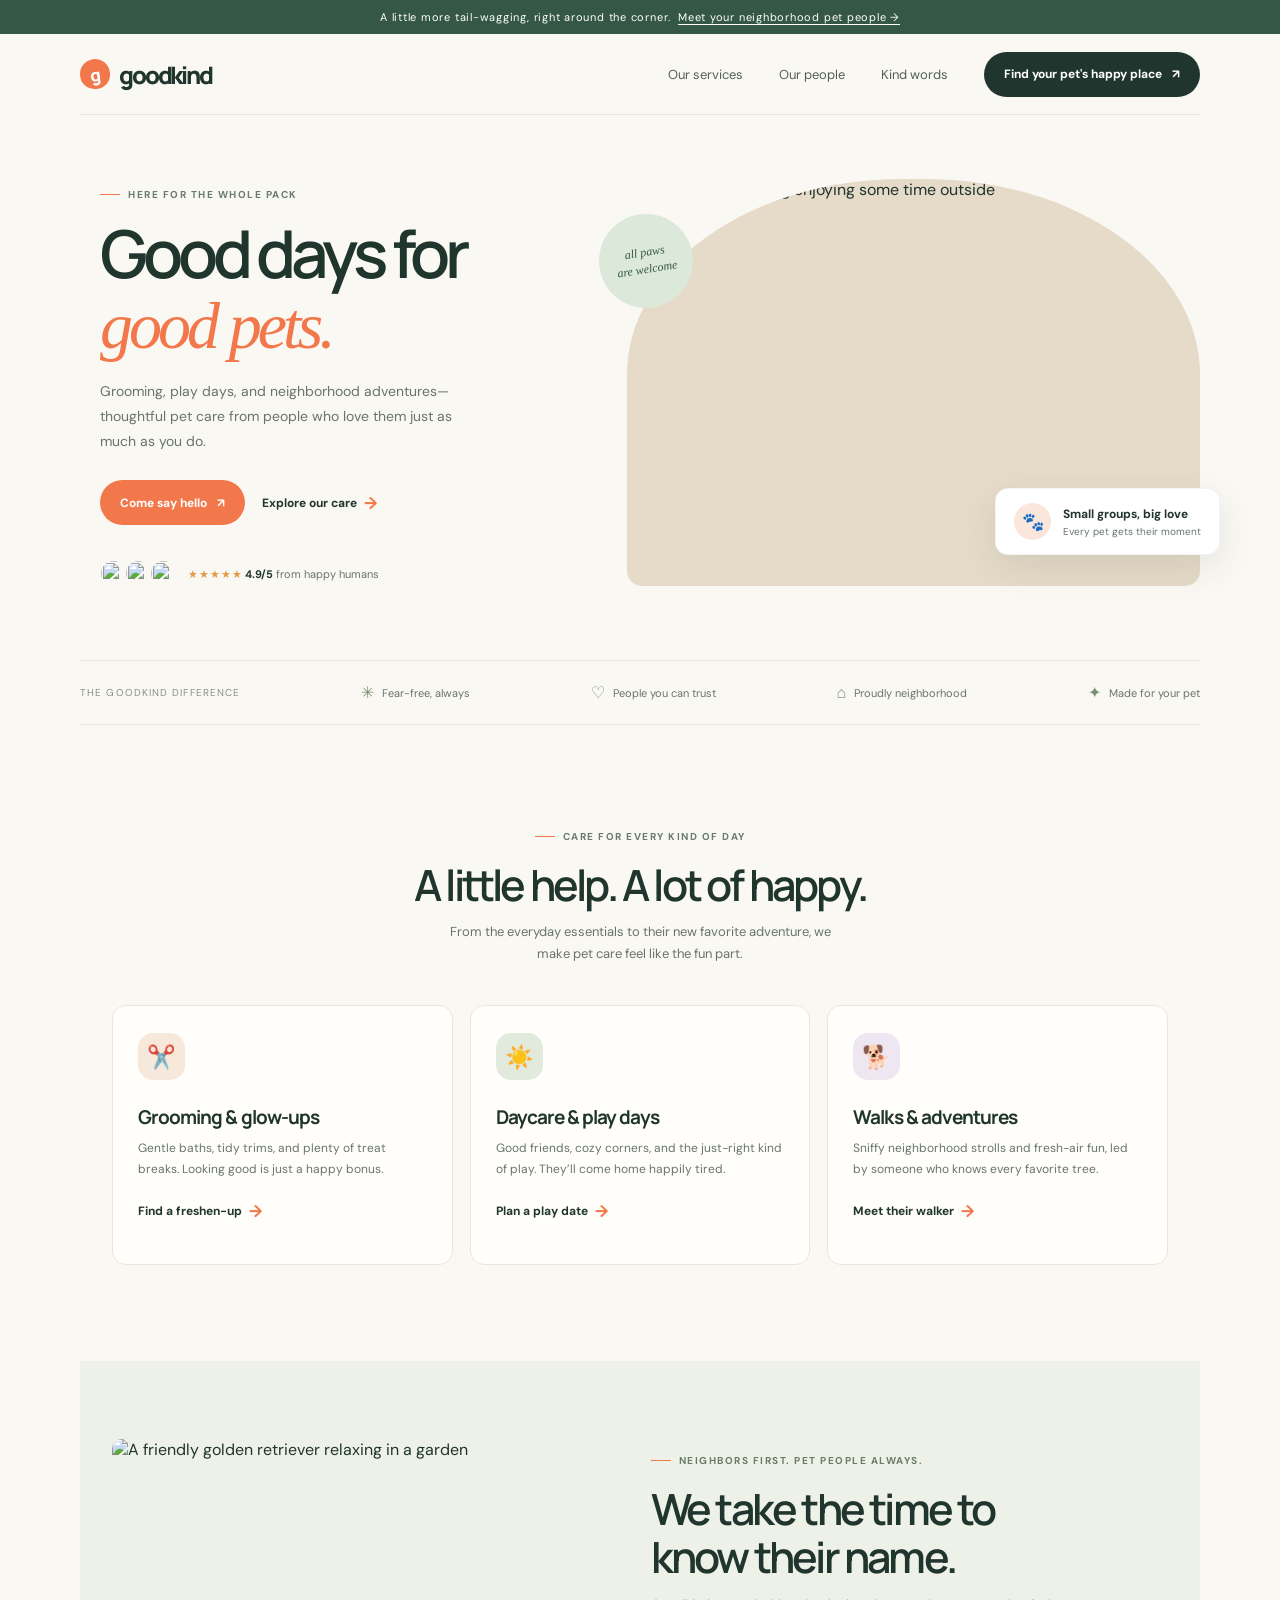
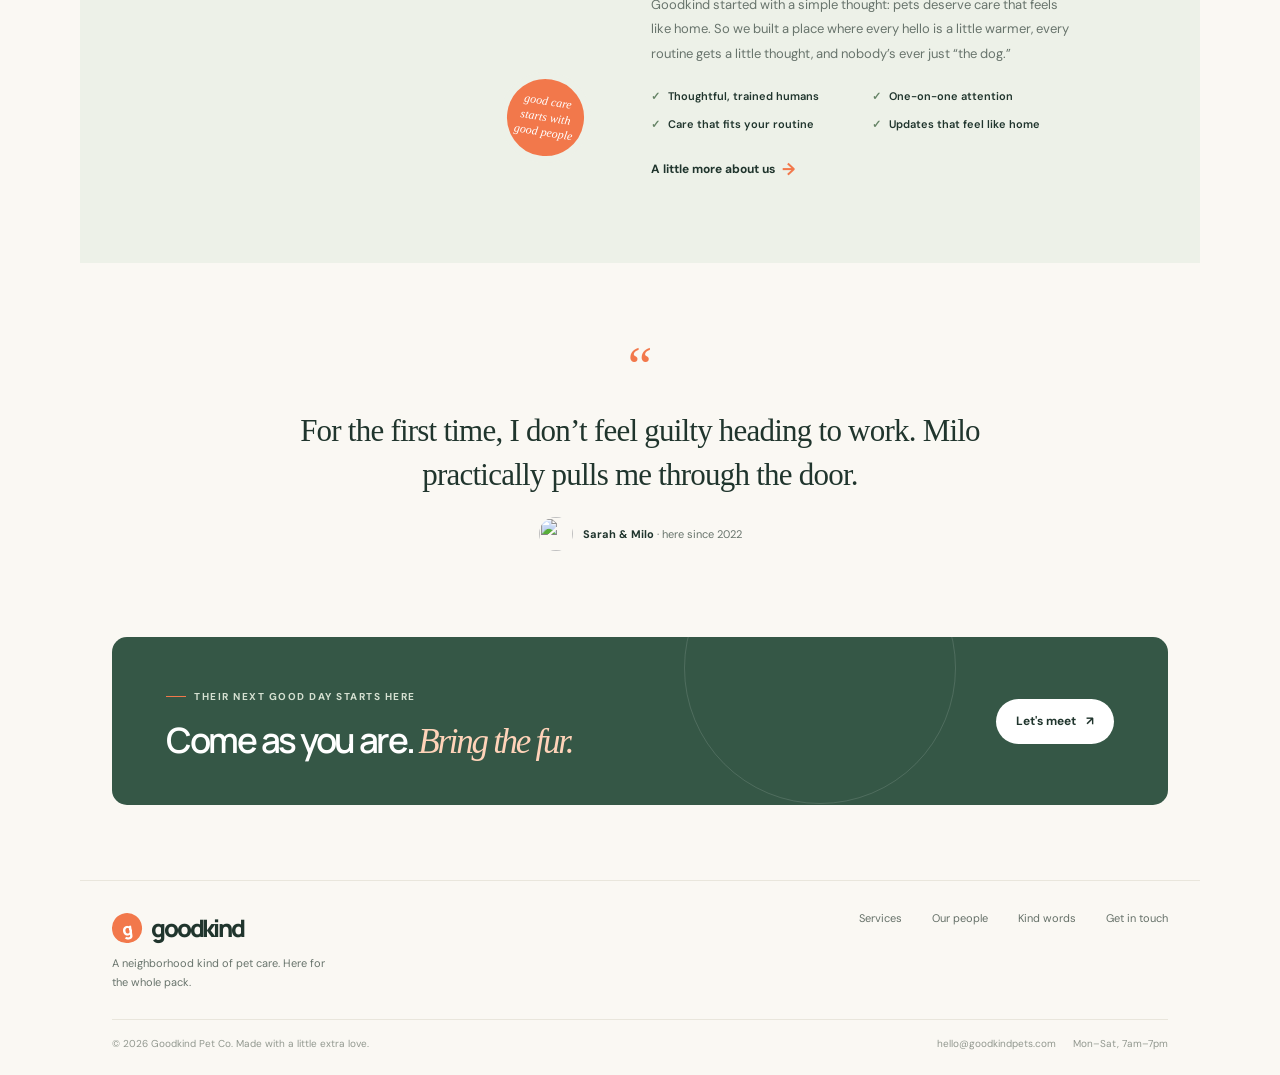
==== index.html @ 5836f822 "Add files via upload Version 1 of my local vslearn website." ====
<!doctype html>
<html lang="en">
  <head>
    <meta charset="utf-8">
    <meta name="viewport" content="width=device-width, initial-scale=1">
    <meta name="theme-color" content="#faf8f3">
    <meta name="description" content="Thoughtful grooming, daycare, and walks for the pets who make your life better. Meet your neighborhood pet people at Goodkind.">
    <title>Goodkind — Good days for good pets</title>
    <link rel="preconnect" href="https://fonts.googleapis.com">
    <link rel="preconnect" href="https://fonts.gstatic.com" crossorigin>
    <link href="https://fonts.googleapis.com/css2?family=DM+Sans:wght@400;500;600;700&family=Manrope:wght@400;500;600;700;800&display=swap" rel="stylesheet">
    <style>
      :root {
        color-scheme: light;
        --ink: #20352d;
        --muted: #68746c;
        --cream: #faf8f3;
        --green: #dce8d9;
        --green-dark: #355746;
        --orange: #f2784b;
        --line: #e9e6dc;
        --serif: Georgia, "Times New Roman", serif;
        --sans: "DM Sans", sans-serif;
        --display: "Manrope", sans-serif;
      }

      * { box-sizing: border-box; }
      html { scroll-behavior: smooth; }
      body {
        margin: 0;
        background: var(--cream);
        color: var(--ink);
        font-family: var(--sans);
        -webkit-font-smoothing: antialiased;
      }
      button, input, select, textarea { font: inherit; }
      button, a { -webkit-tap-highlight-color: transparent; }
      a { color: inherit; text-decoration: none; }
      button { color: inherit; }
      img { display: block; max-width: 100%; }

      .announcement {
        min-height: 34px;
        display: flex;
        align-items: center;
        justify-content: center;
        padding: 7px 16px;
        background: var(--green-dark);
        color: #fff;
        font-size: 11px;
        letter-spacing: .07em;
        text-align: center;
      }
      .announcement a { margin-left: 7px; text-decoration: underline; text-underline-offset: 3px; }
      .shell { width: min(1120px, calc(100% - 64px)); margin: 0 auto; }

      header {
        height: 81px;
        display: flex;
        align-items: center;
        justify-content: space-between;
        border-bottom: 1px solid rgba(32, 53, 45, .09);
      }
      .brand {
        display: inline-flex;
        align-items: center;
        gap: 9px;
        font: 800 24px var(--display);
        letter-spacing: -.09em;
      }
      .brand-mark {
        width: 30px;
        height: 30px;
        display: grid;
        place-items: center;
        border-radius: 50% 50% 48% 48%;
        background: var(--orange);
        color: white;
        font-size: 17px;
        letter-spacing: 0;
        transform: rotate(-8deg);
      }
      .nav-links { display: flex; align-items: center; gap: 36px; color: #536057; font-size: 13px; }
      .nav-links a:not(.button):hover, .footer-links a:hover { color: var(--orange); }
      .button {
        min-height: 45px;
        display: inline-flex;
        align-items: center;
        justify-content: center;
        gap: 10px;
        padding: 0 20px;
        border: 0;
        border-radius: 999px;
        background: var(--ink);
        color: white;
        cursor: pointer;
        font-size: 12px;
        font-weight: 700;
        transition: transform .2s, background .2s;
      }
      .button:hover { background: #355746; transform: translateY(-2px); }
      .button.light { background: white; color: var(--ink); }
      .button.light:hover { background: #f1eee6; }
      .button.orange { background: var(--orange); color: #fff; }
      .button.orange:hover { background: #de6338; }
      .button svg { width: 15px; height: 15px; }
      .menu-toggle { display: none; border: 0; background: transparent; padding: 8px; cursor: pointer; }

      .hero { min-height: 545px; display: grid; grid-template-columns: .94fr 1.06fr; align-items: center; gap: 38px; padding: 50px 0 60px; }
      .hero-copy { padding: 2px 0 0 20px; }
      .eyebrow {
        display: inline-flex;
        align-items: center;
        gap: 8px;
        margin: 0 0 18px;
        color: #697b6b;
        font-size: 10px;
        font-weight: 700;
        letter-spacing: .15em;
        text-transform: uppercase;
      }
      .eyebrow::before { width: 20px; height: 1px; background: var(--orange); content: ""; }
      h1, h2, h3, p { margin-top: 0; }
      h1, h2 { font-family: var(--display); }
      h1 { max-width: 485px; margin-bottom: 18px; font-size: clamp(43px, 5.4vw, 66px); font-weight: 600; line-height: 1.06; letter-spacing: -.075em; }
      h1 em { color: var(--orange); font-family: var(--serif); font-weight: 400; letter-spacing: -.06em; }
      .hero-copy > p:not(.eyebrow) { max-width: 390px; margin-bottom: 26px; color: var(--muted); font-size: 14px; line-height: 1.8; }
      .hero-actions { display: flex; align-items: center; gap: 17px; }
      .text-link { display: inline-flex; align-items: center; gap: 7px; font-size: 12px; font-weight: 700; }
      .text-link span { color: var(--orange); font-size: 17px; transition: transform .2s; }
      .text-link:hover span { transform: translateX(4px); }
      .rating { display: flex; align-items: center; gap: 10px; margin-top: 34px; color: var(--muted); font-size: 11px; }
      .avatars { display: flex; padding-left: 3px; }
      .avatars img { width: 29px; height: 29px; margin-left: -4px; border: 2px solid var(--cream); border-radius: 50%; object-fit: cover; }
      .stars { color: #e49a49; letter-spacing: .08em; }
      .rating b { color: var(--ink); }
      .hero-visual { position: relative; min-width: 0; }
      .hero-image-wrap { height: 407px; overflow: hidden; border-radius: 48% 48% 15px 15px; background: #e6dbc9; }
      .hero-image-wrap img { width: 100%; height: 100%; object-fit: cover; object-position: center 46%; }
      .floating-note {
        position: absolute;
        right: -20px;
        bottom: 31px;
        display: flex;
        align-items: center;
        gap: 12px;
        padding: 14px 18px;
        border: 1px solid rgba(32, 53, 45, .06);
        border-radius: 13px;
        background: white;
        box-shadow: 0 12px 36px rgba(37, 48, 38, .1);
      }
      .note-icon { width: 37px; height: 37px; display: grid; place-items: center; border-radius: 50%; background: #fae6da; font-size: 18px; }
      .floating-note strong, .floating-note small { display: block; }
      .floating-note strong { margin-bottom: 3px; font-size: 12px; }
      .floating-note small { color: var(--muted); font-size: 10px; }
      .image-caption { position: absolute; top: 35px; left: -28px; width: 94px; height: 94px; display: grid; place-items: center; border-radius: 50%; background: var(--green); color: var(--green-dark); font: italic 12px/1.4 var(--serif); text-align: center; transform: rotate(-9deg); }

      .trust-strip { padding: 21px 0; border-top: 1px solid var(--line); border-bottom: 1px solid var(--line); }
      .trust-inner { display: flex; align-items: center; justify-content: space-between; gap: 20px; }
      .trust-intro { color: #879087; font-size: 10px; letter-spacing: .11em; text-transform: uppercase; }
      .trust-item { display: flex; align-items: center; gap: 8px; color: #68746c; font-size: 11px; }
      .trust-item span { color: #799074; font-size: 16px; }

      section.content-section { padding: 96px 0; }
      .section-heading { max-width: 550px; margin: 0 auto 40px; text-align: center; }
      .section-heading .eyebrow { justify-content: center; }
      h2 { margin-bottom: 12px; font-size: clamp(32px, 4vw, 43px); font-weight: 600; line-height: 1.12; letter-spacing: -.065em; }
      .section-heading > p:last-child { max-width: 415px; margin: 0 auto; color: var(--muted); font-size: 13px; line-height: 1.7; }
      .service-grid { display: grid; grid-template-columns: repeat(3, 1fr); gap: 17px; }
      .service-card { min-height: 260px; padding: 27px 25px; border: 1px solid var(--line); border-radius: 14px; background: #fffefa; transition: transform .2s, box-shadow .2s; }
      .service-card:hover { transform: translateY(-4px); box-shadow: 0 14px 35px rgba(37, 48, 38, .07); }
      .service-icon { width: 47px; height: 47px; display: grid; place-items: center; margin-bottom: 24px; border-radius: 15px; background: #f6e9dc; font-size: 23px; }
      .service-card:nth-child(2) .service-icon { background: #e1eadc; }
      .service-card:nth-child(3) .service-icon { background: #eee6f0; }
      .service-card h3 { margin-bottom: 8px; font: 700 19px var(--display); letter-spacing: -.05em; }
      .service-card p { min-height: 44px; margin-bottom: 17px; color: var(--muted); font-size: 12px; line-height: 1.7; }

      .about-section { padding: 78px 0; background: #edf1e8; }
      .about-inner { display: grid; grid-template-columns: .94fr 1.06fr; align-items: center; gap: 80px; }
      .about-visual { position: relative; }
      .about-visual img { width: 100%; height: 346px; border-radius: 10px 10px 42% 10px; object-fit: cover; }
      .about-stamp { position: absolute; right: -20px; bottom: 22px; width: 91px; height: 91px; display: grid; place-items: center; border: 7px solid #edf1e8; border-radius: 50%; background: var(--orange); color: #fff; font: italic 12px/1.3 var(--serif); text-align: center; transform: rotate(9deg); }
      .about-copy { max-width: 425px; }
      .about-copy h2 { max-width: 400px; }
      .about-copy > p:not(.eyebrow) { color: var(--muted); font-size: 13px; line-height: 1.85; }
      .about-points { display: grid; grid-template-columns: 1fr 1fr; gap: 14px 18px; margin: 23px 0 26px; }
      .about-point { display: flex; align-items: center; gap: 8px; font-size: 11px; font-weight: 600; }
      .about-point span { color: #658365; }

      .quote-section { padding: 86px 0; text-align: center; }
      .quote-mark { color: var(--orange); font: 55px/.65 var(--serif); }
      blockquote { max-width: 690px; margin: 19px auto 21px; font: 400 clamp(22px, 3vw, 31px)/1.4 var(--serif); letter-spacing: -.025em; }
      .quote-author { display: flex; align-items: center; justify-content: center; gap: 10px; color: var(--muted); font-size: 11px; }
      .quote-author img { width: 34px; height: 34px; border-radius: 50%; object-fit: cover; }
      .quote-author strong { color: var(--ink); }

      .cta-panel { position: relative; display: flex; align-items: center; justify-content: space-between; gap: 28px; overflow: hidden; margin-bottom: 75px; padding: 44px 54px; border-radius: 15px; background: var(--green-dark); color: #fff; }
      .cta-panel::after { position: absolute; top: -105px; right: 212px; width: 270px; height: 270px; border: 1px solid rgba(255,255,255,.13); border-radius: 50%; content: ""; }
      .cta-copy, .cta-panel > .button { position: relative; z-index: 1; }
      .cta-copy .eyebrow { color: #d5e0d1; }
      .cta-copy h2 { max-width: 440px; margin-bottom: 0; font-size: 35px; }
      .cta-copy h2 em { color: #ffd3b9; font-family: var(--serif); font-weight: 400; }

      footer { padding: 30px 0 25px; border-top: 1px solid var(--line); }
      .footer-top { display: flex; justify-content: space-between; gap: 30px; padding-bottom: 27px; }
      .footer-brand p { max-width: 220px; margin: 10px 0 0; color: var(--muted); font-size: 11px; line-height: 1.7; }
      .footer-links { display: flex; gap: 30px; color: #657068; font-size: 11px; }
      .footer-bottom { display: flex; justify-content: space-between; padding-top: 17px; border-top: 1px solid var(--line); color: #92988f; font-size: 10px; }
      .footer-contact { display: flex; gap: 17px; }

      dialog { width: min(460px, calc(100% - 32px)); max-height: calc(100% - 32px); padding: 0; overflow: auto; border: 0; border-radius: 18px; background: var(--cream); color: var(--ink); box-shadow: 0 25px 90px rgba(18, 31, 23, .25); }
      dialog::backdrop { background: rgba(27, 42, 33, .5); backdrop-filter: blur(3px); }
      .booking-form { position: relative; padding: 34px; }
      .dialog-close { position: absolute; top: 16px; right: 16px; width: 34px; height: 34px; border: 1px solid var(--line); border-radius: 50%; background: white; cursor: pointer; font-size: 18px; }
      .booking-form h2 { margin-bottom: 8px; font-size: 31px; }
      .booking-form > p { margin-bottom: 21px; color: var(--muted); font-size: 12px; line-height: 1.6; }
      .field { margin: 13px 0; }
      .field label { display: block; margin-bottom: 6px; font-size: 11px; font-weight: 700; }
      .field input, .field select { width: 100%; height: 43px; padding: 0 12px; border: 1px solid #dfddd4; border-radius: 8px; background: #fff; color: var(--ink); font-size: 12px; }
      .field input:focus, .field select:focus { outline: 2px solid #9eaf9c; outline-offset: 1px; }
      .booking-form .button { width: 100%; margin-top: 10px; }
      .form-success { display: none; padding: 15px 0 5px; text-align: center; }
      .form-success .service-icon { margin: 0 auto 19px; background: #e1eadc; }
      .form-success p { color: var(--muted); font-size: 13px; line-height: 1.7; }

      @media (max-width: 760px) {
        .shell { width: min(100% - 40px, 560px); }
        header { height: 69px; }
        .menu-toggle { display: inline-flex; }
        .nav-links { position: absolute; z-index: 5; top: 103px; right: 20px; left: 20px; display: none; align-items: stretch; gap: 0; padding: 11px; border: 1px solid var(--line); border-radius: 12px; background: var(--cream); box-shadow: 0 10px 30px rgba(37, 48, 38, .1); }
        .nav-links.open { display: flex; flex-direction: column; }
        .nav-links a:not(.button) { padding: 12px 10px; }
        .nav-links .button { margin-top: 7px; }
        .hero { min-height: 0; grid-template-columns: 1fr; gap: 33px; padding: 53px 0 44px; }
        .hero-copy { padding: 0; }
        h1 { max-width: 470px; font-size: clamp(46px, 11vw, 63px); }
        .hero-image-wrap { height: min(95vw, 400px); border-radius: 47% 47% 14px 14px; }
        .floating-note { right: -8px; bottom: 20px; }
        .image-caption { top: 25px; left: -8px; width: 79px; height: 79px; font-size: 11px; }
        .trust-inner { flex-wrap: wrap; justify-content: center; gap: 14px 22px; }
        .trust-intro { width: 100%; text-align: center; }
        .trust-item { font-size: 10px; }
        section.content-section { padding: 70px 0; }
        .service-grid { grid-template-columns: 1fr; gap: 12px; }
        .service-card { min-height: 0; padding: 22px; }
        .service-icon { margin-bottom: 16px; }
        .service-card p { min-height: 0; }
        .about-section { padding: 60px 0; }
        .about-inner { grid-template-columns: 1fr; gap: 35px; }
        .about-visual img { height: 290px; }
        .about-stamp { right: -7px; }
        .about-copy { max-width: none; }
        .quote-section { padding: 68px 0; }
        .cta-panel { align-items: flex-start; flex-direction: column; margin-bottom: 52px; padding: 34px 25px; }
        .cta-copy h2 { font-size: 31px; }
        .cta-panel::after { right: -80px; }
        .footer-top { flex-direction: column; }
        .footer-links { flex-wrap: wrap; gap: 17px 23px; }
        .footer-bottom { flex-direction: column; gap: 12px; }
      }
      @media (prefers-reduced-motion: reduce) {
        *, *::before, *::after { scroll-behavior: auto !important; transition-duration: .01ms !important; }
      }
    </style>
  </head>
  <body>
    <div class="announcement">A little more tail-wagging, right around the corner. <a href="#services">Meet your neighborhood pet people →</a></div>
    <div class="shell">
      <header>
        <a class="brand" href="#" aria-label="Goodkind home"><span class="brand-mark" aria-hidden="true">g</span>goodkind</a>
        <button class="menu-toggle" type="button" aria-label="Open navigation" aria-expanded="false" aria-controls="main-navigation">
          <svg width="23" height="23" viewBox="0 0 24 24" fill="none" stroke="currentColor" stroke-width="1.7" aria-hidden="true"><path d="M4 7h16M4 12h16M4 17h16"/></svg>
        </button>
        <nav class="nav-links" id="main-navigation" aria-label="Main navigation">
          <a href="#services">Our services</a>
          <a href="#about">Our people</a>
          <a href="#reviews">Kind words</a>
          <button class="button" type="button" data-book>Find your pet's happy place <span aria-hidden="true">↗</span></button>
        </nav>
      </header>

      <main>
        <section class="hero" aria-labelledby="hero-title">
          <div class="hero-copy">
            <p class="eyebrow">Here for the whole pack</p>
            <h1 id="hero-title">Good days for <em>good pets.</em></h1>
            <p>Grooming, play days, and neighborhood adventures—thoughtful pet care from people who love them just as much as you do.</p>
            <div class="hero-actions">
              <button class="button orange" type="button" data-book>Come say hello <span aria-hidden="true">↗</span></button>
              <a class="text-link" href="#services">Explore our care <span aria-hidden="true">→</span></a>
            </div>
            <div class="rating" aria-label="Rated 4.9 out of 5 by local pet parents">
              <div class="avatars" aria-hidden="true">
                <img src="https://images.unsplash.com/photo-1544005313-94ddf0286df2?auto=format&fit=crop&w=70&h=70&q=75" alt="">
                <img src="https://images.unsplash.com/photo-1500648767791-00dcc994a43e?auto=format&fit=crop&w=70&h=70&q=75" alt="">
                <img src="https://images.unsplash.com/photo-1534528741775-53994a69daeb?auto=format&fit=crop&w=70&h=70&q=75" alt="">
              </div>
              <span><span class="stars" aria-hidden="true">★★★★★</span> <b>4.9/5</b> from happy humans</span>
            </div>
          </div>
          <div class="hero-visual">
            <div class="hero-image-wrap">
              <img src="https://images.unsplash.com/photo-1543466835-00a7907e9de1?auto=format&fit=crop&w=1100&q=85" alt="A happy golden dog enjoying some time outside">
            </div>
            <div class="image-caption">all paws<br>are welcome</div>
            <div class="floating-note">
              <span class="note-icon" aria-hidden="true">🐾</span>
              <span><strong>Small groups, big love</strong><small>Every pet gets their moment</small></span>
            </div>
          </div>
        </section>

        <div class="trust-strip" aria-label="Our care commitments">
          <div class="trust-inner">
            <span class="trust-intro">The goodkind difference</span>
            <span class="trust-item"><span aria-hidden="true">✳</span> Fear-free, always</span>
            <span class="trust-item"><span aria-hidden="true">♡</span> People you can trust</span>
            <span class="trust-item"><span aria-hidden="true">⌂</span> Proudly neighborhood</span>
            <span class="trust-item"><span aria-hidden="true">✦</span> Made for your pet</span>
          </div>
        </div>

        <section class="content-section" id="services" aria-labelledby="services-title">
          <div class="shell">
            <div class="section-heading">
              <p class="eyebrow">Care for every kind of day</p>
              <h2 id="services-title">A little help. A lot of happy.</h2>
              <p>From the everyday essentials to their new favorite adventure, we make pet care feel like the fun part.</p>
            </div>
            <div class="service-grid">
              <article class="service-card">
                <div class="service-icon" aria-hidden="true">✂️</div>
                <h3>Grooming &amp; glow-ups</h3>
                <p>Gentle baths, tidy trims, and plenty of treat breaks. Looking good is just a happy bonus.</p>
                <a class="text-link" href="#" data-book>Find a freshen-up <span aria-hidden="true">→</span></a>
              </article>
              <article class="service-card">
                <div class="service-icon" aria-hidden="true">☀️</div>
                <h3>Daycare &amp; play days</h3>
                <p>Good friends, cozy corners, and the just-right kind of play. They’ll come home happily tired.</p>
                <a class="text-link" href="#" data-book>Plan a play date <span aria-hidden="true">→</span></a>
              </article>
              <article class="service-card">
                <div class="service-icon" aria-hidden="true">🐕</div>
                <h3>Walks &amp; adventures</h3>
                <p>Sniffy neighborhood strolls and fresh-air fun, led by someone who knows every favorite tree.</p>
                <a class="text-link" href="#" data-book>Meet their walker <span aria-hidden="true">→</span></a>
              </article>
            </div>
          </div>
        </section>

        <section class="about-section" id="about" aria-labelledby="about-title">
          <div class="shell about-inner">
            <div class="about-visual">
              <img src="https://images.unsplash.com/photo-1552053831-71594a27632d?auto=format&fit=crop&w=950&q=85" alt="A friendly golden retriever relaxing in a garden">
              <span class="about-stamp">good care<br>starts with<br>good people</span>
            </div>
            <div class="about-copy">
              <p class="eyebrow">Neighbors first. Pet people always.</p>
              <h2 id="about-title">We take the time to know their name.</h2>
              <p>Goodkind started with a simple thought: pets deserve care that feels like home. So we built a place where every hello is a little warmer, every routine gets a little thought, and nobody’s ever just “the dog.”</p>
              <div class="about-points">
                <span class="about-point"><span aria-hidden="true">✓</span> Thoughtful, trained humans</span>
                <span class="about-point"><span aria-hidden="true">✓</span> One-on-one attention</span>
                <span class="about-point"><span aria-hidden="true">✓</span> Care that fits your routine</span>
                <span class="about-point"><span aria-hidden="true">✓</span> Updates that feel like home</span>
              </div>
              <a class="text-link" href="#reviews">A little more about us <span aria-hidden="true">→</span></a>
            </div>
          </div>
        </section>

        <section class="quote-section" id="reviews" aria-label="Customer review">
          <div class="shell">
            <span class="quote-mark" aria-hidden="true">“</span>
            <blockquote>For the first time, I don’t feel guilty heading to work. Milo practically pulls me through the door.</blockquote>
            <div class="quote-author">
              <img src="https://images.unsplash.com/photo-1544005313-94ddf0286df2?auto=format&fit=crop&w=80&h=80&q=75" alt="">
              <span><strong>Sarah &amp; Milo</strong> · here since 2022</span>
            </div>
          </div>
        </section>

        <div class="shell">
          <section class="cta-panel" aria-labelledby="cta-title">
            <div class="cta-copy">
              <p class="eyebrow">Their next good day starts here</p>
              <h2 id="cta-title">Come as you are. <em>Bring the fur.</em></h2>
            </div>
            <button class="button light" type="button" data-book>Let's meet <span aria-hidden="true">↗</span></button>
          </section>
        </div>
      </main>

      <footer>
        <div class="shell">
          <div class="footer-top">
            <div class="footer-brand">
              <a class="brand" href="#" aria-label="Goodkind home"><span class="brand-mark" aria-hidden="true">g</span>goodkind</a>
              <p>A neighborhood kind of pet care. Here for the whole pack.</p>
            </div>
            <nav class="footer-links" aria-label="Footer navigation">
              <a href="#services">Services</a>
              <a href="#about">Our people</a>
              <a href="#reviews">Kind words</a>
              <a href="mailto:hello@goodkindpets.com">Get in touch</a>
            </nav>
          </div>
          <div class="footer-bottom">
            <span>© <span id="year"></span> Goodkind Pet Co. Made with a little extra love.</span>
            <div class="footer-contact"><a href="mailto:hello@goodkindpets.com">hello@goodkindpets.com</a><span>Mon–Sat, 7am–7pm</span></div>
          </div>
        </div>
      </footer>
    </div>

    <dialog id="booking-dialog" aria-labelledby="booking-title">
      <form class="booking-form" id="booking-form">
        <button class="dialog-close" type="button" aria-label="Close booking form">×</button>
        <div class="form-fields">
          <p class="eyebrow">Let's get tails wagging</p>
          <h2 id="booking-title">Let's meet your pet.</h2>
          <p>Tell us a little about what you’re looking for. Our friendly team will be in touch to plan a first visit.</p>
          <div class="field">
            <label for="your-name">Your name</label>
            <input id="your-name" name="name" autocomplete="name" required>
          </div>
          <div class="field">
            <label for="your-email">Email address</label>
            <input id="your-email" name="email" type="email" autocomplete="email" required>
          </div>
          <div class="field">
            <label for="service-type">What can we help with?</label>
            <select id="service-type" name="service" required>
              <option value="" disabled selected>Choose a service</option>
              <option>Grooming &amp; glow-ups</option>
              <option>Daycare &amp; play days</option>
              <option>Walks &amp; adventures</option>
              <option>Not sure yet — let's talk</option>
            </select>
          </div>
          <button class="button orange" type="submit">Request a hello <span aria-hidden="true">↗</span></button>
        </div>
        <div class="form-success" role="status" tabindex="-1">
          <div class="service-icon" aria-hidden="true">🐾</div>
          <h2>One small last step.</h2>
          <p>Thanks for sharing! This preview doesn't send form submissions yet. Email us at <a href="mailto:hello@goodkindpets.com"><strong>hello@goodkindpets.com</strong></a> and we'll help plan a first visit.</p>
          <button class="button" type="button" data-close-dialog>Back to Goodkind</button>
        </div>
      </form>
    </dialog>

    <script>
      const menuToggle = document.querySelector(".menu-toggle");
      const navigation = document.querySelector(".nav-links");
      const bookingDialog = document.querySelector("#booking-dialog");
      const bookingForm = document.querySelector("#booking-form");
      const formFields = document.querySelector(".form-fields");
      const formSuccess = document.querySelector(".form-success");

      menuToggle.addEventListener("click", () => {
        const isOpen = menuToggle.getAttribute("aria-expanded") === "true";
        menuToggle.setAttribute("aria-expanded", String(!isOpen));
        menuToggle.setAttribute("aria-label", isOpen ? "Open navigation" : "Close navigation");
        navigation.classList.toggle("open", !isOpen);
      });

      navigation.querySelectorAll("a").forEach((link) => {
        link.addEventListener("click", () => {
          navigation.classList.remove("open");
          menuToggle.setAttribute("aria-expanded", "false");
          menuToggle.setAttribute("aria-label", "Open navigation");
        });
      });

      document.querySelectorAll("[data-book]").forEach((trigger) => {
        trigger.addEventListener("click", (event) => {
          event.preventDefault();
          bookingDialog.showModal();
        });
      });

      document.querySelector(".dialog-close").addEventListener("click", () => bookingDialog.close());
      document.querySelector("[data-close-dialog]").addEventListener("click", () => bookingDialog.close());
      bookingDialog.addEventListener("click", (event) => {
        if (event.target === bookingDialog) bookingDialog.close();
      });
      bookingDialog.addEventListener("close", () => {
        bookingForm.reset();
        formFields.hidden = false;
        formSuccess.style.display = "none";
      });

      bookingForm.addEventListener("submit", (event) => {
        event.preventDefault();
        if (!bookingForm.reportValidity()) return;
        formFields.hidden = true;
        formSuccess.style.display = "block";
        formSuccess.focus();
      });

      document.querySelector("#year").textContent = new Date().getFullYear();
    </script>
  </body>
</html>
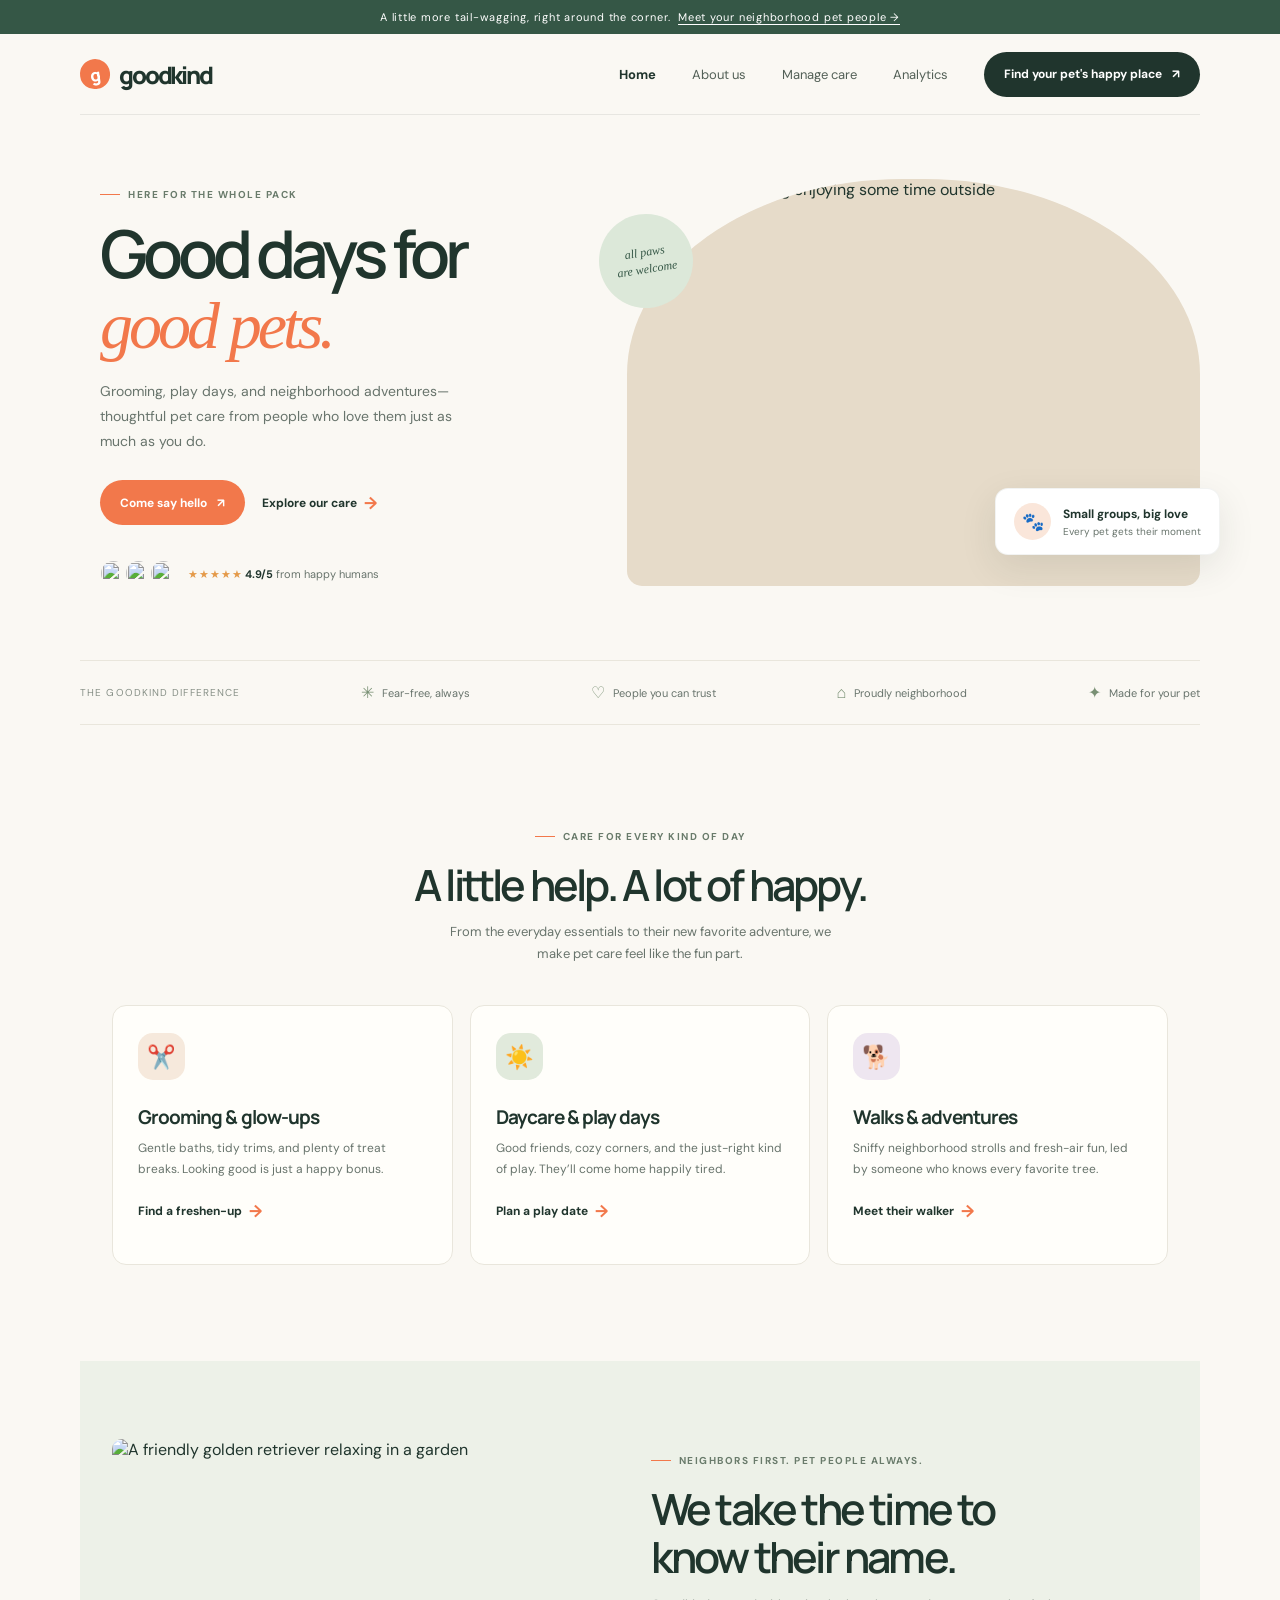
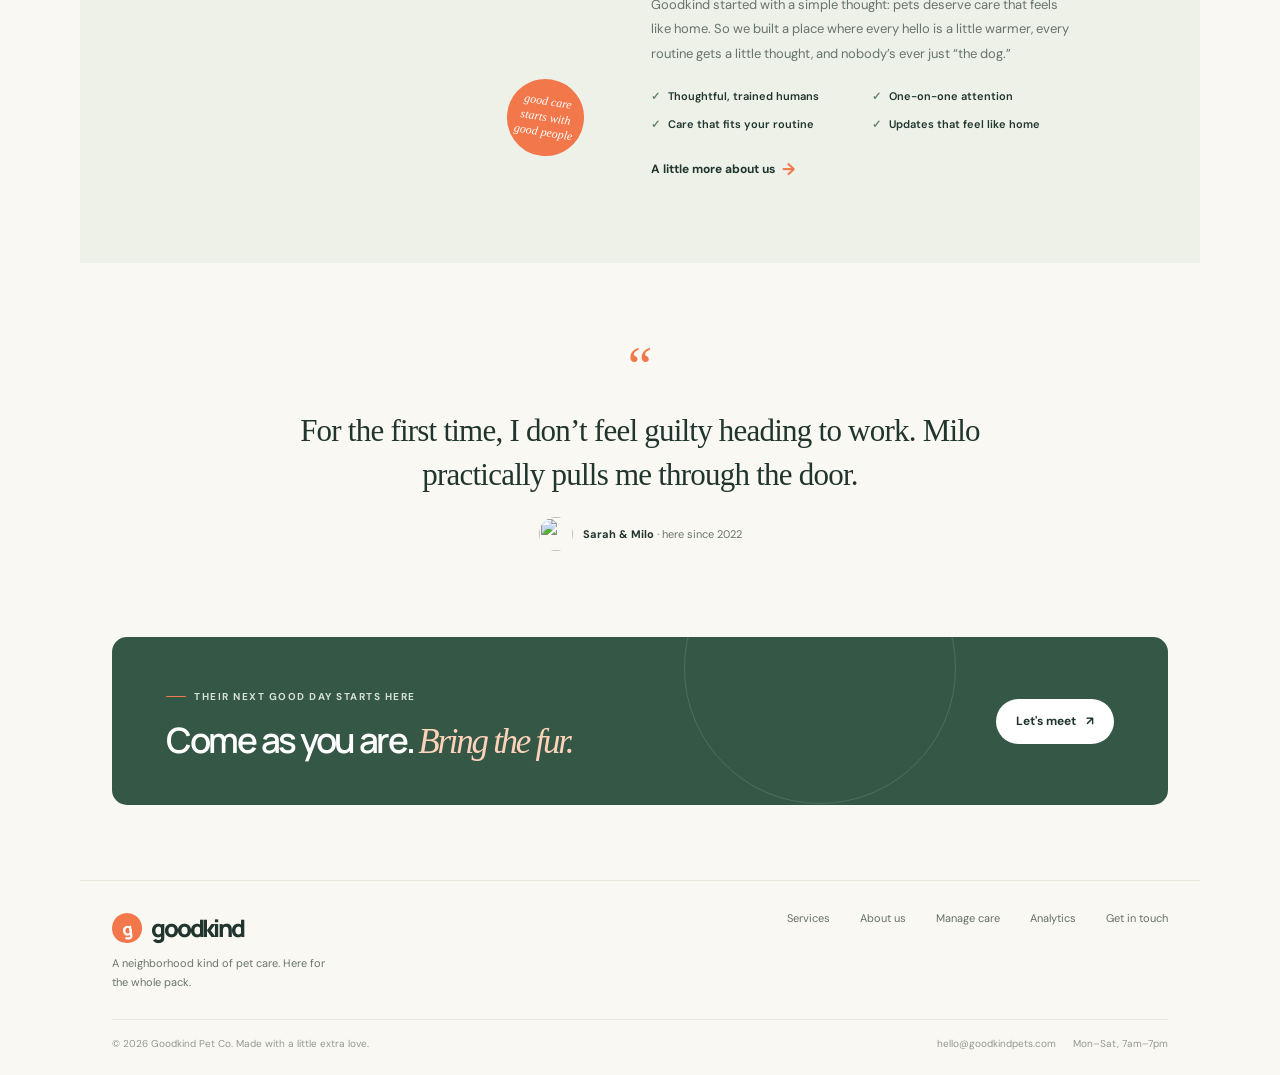
==== commit 9c5a6c34: "Add files via upload" ====
--- a/index.html
+++ b/index.html
@@ -9,273 +9,21 @@
     <link rel="preconnect" href="https://fonts.googleapis.com">
     <link rel="preconnect" href="https://fonts.gstatic.com" crossorigin>
     <link href="https://fonts.googleapis.com/css2?family=DM+Sans:wght@400;500;600;700&family=Manrope:wght@400;500;600;700;800&display=swap" rel="stylesheet">
-    <style>
-      :root {
-        color-scheme: light;
-        --ink: #20352d;
-        --muted: #68746c;
-        --cream: #faf8f3;
-        --green: #dce8d9;
-        --green-dark: #355746;
-        --orange: #f2784b;
-        --line: #e9e6dc;
-        --serif: Georgia, "Times New Roman", serif;
-        --sans: "DM Sans", sans-serif;
-        --display: "Manrope", sans-serif;
-      }
-
-      * { box-sizing: border-box; }
-      html { scroll-behavior: smooth; }
-      body {
-        margin: 0;
-        background: var(--cream);
-        color: var(--ink);
-        font-family: var(--sans);
-        -webkit-font-smoothing: antialiased;
-      }
-      button, input, select, textarea { font: inherit; }
-      button, a { -webkit-tap-highlight-color: transparent; }
-      a { color: inherit; text-decoration: none; }
-      button { color: inherit; }
-      img { display: block; max-width: 100%; }
-
-      .announcement {
-        min-height: 34px;
-        display: flex;
-        align-items: center;
-        justify-content: center;
-        padding: 7px 16px;
-        background: var(--green-dark);
-        color: #fff;
-        font-size: 11px;
-        letter-spacing: .07em;
-        text-align: center;
-      }
-      .announcement a { margin-left: 7px; text-decoration: underline; text-underline-offset: 3px; }
-      .shell { width: min(1120px, calc(100% - 64px)); margin: 0 auto; }
-
-      header {
-        height: 81px;
-        display: flex;
-        align-items: center;
-        justify-content: space-between;
-        border-bottom: 1px solid rgba(32, 53, 45, .09);
-      }
-      .brand {
-        display: inline-flex;
-        align-items: center;
-        gap: 9px;
-        font: 800 24px var(--display);
-        letter-spacing: -.09em;
-      }
-      .brand-mark {
-        width: 30px;
-        height: 30px;
-        display: grid;
-        place-items: center;
-        border-radius: 50% 50% 48% 48%;
-        background: var(--orange);
-        color: white;
-        font-size: 17px;
-        letter-spacing: 0;
-        transform: rotate(-8deg);
-      }
-      .nav-links { display: flex; align-items: center; gap: 36px; color: #536057; font-size: 13px; }
-      .nav-links a:not(.button):hover, .footer-links a:hover { color: var(--orange); }
-      .button {
-        min-height: 45px;
-        display: inline-flex;
-        align-items: center;
-        justify-content: center;
-        gap: 10px;
-        padding: 0 20px;
-        border: 0;
-        border-radius: 999px;
-        background: var(--ink);
-        color: white;
-        cursor: pointer;
-        font-size: 12px;
-        font-weight: 700;
-        transition: transform .2s, background .2s;
-      }
-      .button:hover { background: #355746; transform: translateY(-2px); }
-      .button.light { background: white; color: var(--ink); }
-      .button.light:hover { background: #f1eee6; }
-      .button.orange { background: var(--orange); color: #fff; }
-      .button.orange:hover { background: #de6338; }
-      .button svg { width: 15px; height: 15px; }
-      .menu-toggle { display: none; border: 0; background: transparent; padding: 8px; cursor: pointer; }
-
-      .hero { min-height: 545px; display: grid; grid-template-columns: .94fr 1.06fr; align-items: center; gap: 38px; padding: 50px 0 60px; }
-      .hero-copy { padding: 2px 0 0 20px; }
-      .eyebrow {
-        display: inline-flex;
-        align-items: center;
-        gap: 8px;
-        margin: 0 0 18px;
-        color: #697b6b;
-        font-size: 10px;
-        font-weight: 700;
-        letter-spacing: .15em;
-        text-transform: uppercase;
-      }
-      .eyebrow::before { width: 20px; height: 1px; background: var(--orange); content: ""; }
-      h1, h2, h3, p { margin-top: 0; }
-      h1, h2 { font-family: var(--display); }
-      h1 { max-width: 485px; margin-bottom: 18px; font-size: clamp(43px, 5.4vw, 66px); font-weight: 600; line-height: 1.06; letter-spacing: -.075em; }
-      h1 em { color: var(--orange); font-family: var(--serif); font-weight: 400; letter-spacing: -.06em; }
-      .hero-copy > p:not(.eyebrow) { max-width: 390px; margin-bottom: 26px; color: var(--muted); font-size: 14px; line-height: 1.8; }
-      .hero-actions { display: flex; align-items: center; gap: 17px; }
-      .text-link { display: inline-flex; align-items: center; gap: 7px; font-size: 12px; font-weight: 700; }
-      .text-link span { color: var(--orange); font-size: 17px; transition: transform .2s; }
-      .text-link:hover span { transform: translateX(4px); }
-      .rating { display: flex; align-items: center; gap: 10px; margin-top: 34px; color: var(--muted); font-size: 11px; }
-      .avatars { display: flex; padding-left: 3px; }
-      .avatars img { width: 29px; height: 29px; margin-left: -4px; border: 2px solid var(--cream); border-radius: 50%; object-fit: cover; }
-      .stars { color: #e49a49; letter-spacing: .08em; }
-      .rating b { color: var(--ink); }
-      .hero-visual { position: relative; min-width: 0; }
-      .hero-image-wrap { height: 407px; overflow: hidden; border-radius: 48% 48% 15px 15px; background: #e6dbc9; }
-      .hero-image-wrap img { width: 100%; height: 100%; object-fit: cover; object-position: center 46%; }
-      .floating-note {
-        position: absolute;
-        right: -20px;
-        bottom: 31px;
-        display: flex;
-        align-items: center;
-        gap: 12px;
-        padding: 14px 18px;
-        border: 1px solid rgba(32, 53, 45, .06);
-        border-radius: 13px;
-        background: white;
-        box-shadow: 0 12px 36px rgba(37, 48, 38, .1);
-      }
-      .note-icon { width: 37px; height: 37px; display: grid; place-items: center; border-radius: 50%; background: #fae6da; font-size: 18px; }
-      .floating-note strong, .floating-note small { display: block; }
-      .floating-note strong { margin-bottom: 3px; font-size: 12px; }
-      .floating-note small { color: var(--muted); font-size: 10px; }
-      .image-caption { position: absolute; top: 35px; left: -28px; width: 94px; height: 94px; display: grid; place-items: center; border-radius: 50%; background: var(--green); color: var(--green-dark); font: italic 12px/1.4 var(--serif); text-align: center; transform: rotate(-9deg); }
-
-      .trust-strip { padding: 21px 0; border-top: 1px solid var(--line); border-bottom: 1px solid var(--line); }
-      .trust-inner { display: flex; align-items: center; justify-content: space-between; gap: 20px; }
-      .trust-intro { color: #879087; font-size: 10px; letter-spacing: .11em; text-transform: uppercase; }
-      .trust-item { display: flex; align-items: center; gap: 8px; color: #68746c; font-size: 11px; }
-      .trust-item span { color: #799074; font-size: 16px; }
-
-      section.content-section { padding: 96px 0; }
-      .section-heading { max-width: 550px; margin: 0 auto 40px; text-align: center; }
-      .section-heading .eyebrow { justify-content: center; }
-      h2 { margin-bottom: 12px; font-size: clamp(32px, 4vw, 43px); font-weight: 600; line-height: 1.12; letter-spacing: -.065em; }
-      .section-heading > p:last-child { max-width: 415px; margin: 0 auto; color: var(--muted); font-size: 13px; line-height: 1.7; }
-      .service-grid { display: grid; grid-template-columns: repeat(3, 1fr); gap: 17px; }
-      .service-card { min-height: 260px; padding: 27px 25px; border: 1px solid var(--line); border-radius: 14px; background: #fffefa; transition: transform .2s, box-shadow .2s; }
-      .service-card:hover { transform: translateY(-4px); box-shadow: 0 14px 35px rgba(37, 48, 38, .07); }
-      .service-icon { width: 47px; height: 47px; display: grid; place-items: center; margin-bottom: 24px; border-radius: 15px; background: #f6e9dc; font-size: 23px; }
-      .service-card:nth-child(2) .service-icon { background: #e1eadc; }
-      .service-card:nth-child(3) .service-icon { background: #eee6f0; }
-      .service-card h3 { margin-bottom: 8px; font: 700 19px var(--display); letter-spacing: -.05em; }
-      .service-card p { min-height: 44px; margin-bottom: 17px; color: var(--muted); font-size: 12px; line-height: 1.7; }
-
-      .about-section { padding: 78px 0; background: #edf1e8; }
-      .about-inner { display: grid; grid-template-columns: .94fr 1.06fr; align-items: center; gap: 80px; }
-      .about-visual { position: relative; }
-      .about-visual img { width: 100%; height: 346px; border-radius: 10px 10px 42% 10px; object-fit: cover; }
-      .about-stamp { position: absolute; right: -20px; bottom: 22px; width: 91px; height: 91px; display: grid; place-items: center; border: 7px solid #edf1e8; border-radius: 50%; background: var(--orange); color: #fff; font: italic 12px/1.3 var(--serif); text-align: center; transform: rotate(9deg); }
-      .about-copy { max-width: 425px; }
-      .about-copy h2 { max-width: 400px; }
-      .about-copy > p:not(.eyebrow) { color: var(--muted); font-size: 13px; line-height: 1.85; }
-      .about-points { display: grid; grid-template-columns: 1fr 1fr; gap: 14px 18px; margin: 23px 0 26px; }
-      .about-point { display: flex; align-items: center; gap: 8px; font-size: 11px; font-weight: 600; }
-      .about-point span { color: #658365; }
-
-      .quote-section { padding: 86px 0; text-align: center; }
-      .quote-mark { color: var(--orange); font: 55px/.65 var(--serif); }
-      blockquote { max-width: 690px; margin: 19px auto 21px; font: 400 clamp(22px, 3vw, 31px)/1.4 var(--serif); letter-spacing: -.025em; }
-      .quote-author { display: flex; align-items: center; justify-content: center; gap: 10px; color: var(--muted); font-size: 11px; }
-      .quote-author img { width: 34px; height: 34px; border-radius: 50%; object-fit: cover; }
-      .quote-author strong { color: var(--ink); }
-
-      .cta-panel { position: relative; display: flex; align-items: center; justify-content: space-between; gap: 28px; overflow: hidden; margin-bottom: 75px; padding: 44px 54px; border-radius: 15px; background: var(--green-dark); color: #fff; }
-      .cta-panel::after { position: absolute; top: -105px; right: 212px; width: 270px; height: 270px; border: 1px solid rgba(255,255,255,.13); border-radius: 50%; content: ""; }
-      .cta-copy, .cta-panel > .button { position: relative; z-index: 1; }
-      .cta-copy .eyebrow { color: #d5e0d1; }
-      .cta-copy h2 { max-width: 440px; margin-bottom: 0; font-size: 35px; }
-      .cta-copy h2 em { color: #ffd3b9; font-family: var(--serif); font-weight: 400; }
-
-      footer { padding: 30px 0 25px; border-top: 1px solid var(--line); }
-      .footer-top { display: flex; justify-content: space-between; gap: 30px; padding-bottom: 27px; }
-      .footer-brand p { max-width: 220px; margin: 10px 0 0; color: var(--muted); font-size: 11px; line-height: 1.7; }
-      .footer-links { display: flex; gap: 30px; color: #657068; font-size: 11px; }
-      .footer-bottom { display: flex; justify-content: space-between; padding-top: 17px; border-top: 1px solid var(--line); color: #92988f; font-size: 10px; }
-      .footer-contact { display: flex; gap: 17px; }
-
-      dialog { width: min(460px, calc(100% - 32px)); max-height: calc(100% - 32px); padding: 0; overflow: auto; border: 0; border-radius: 18px; background: var(--cream); color: var(--ink); box-shadow: 0 25px 90px rgba(18, 31, 23, .25); }
-      dialog::backdrop { background: rgba(27, 42, 33, .5); backdrop-filter: blur(3px); }
-      .booking-form { position: relative; padding: 34px; }
-      .dialog-close { position: absolute; top: 16px; right: 16px; width: 34px; height: 34px; border: 1px solid var(--line); border-radius: 50%; background: white; cursor: pointer; font-size: 18px; }
-      .booking-form h2 { margin-bottom: 8px; font-size: 31px; }
-      .booking-form > p { margin-bottom: 21px; color: var(--muted); font-size: 12px; line-height: 1.6; }
-      .field { margin: 13px 0; }
-      .field label { display: block; margin-bottom: 6px; font-size: 11px; font-weight: 700; }
-      .field input, .field select { width: 100%; height: 43px; padding: 0 12px; border: 1px solid #dfddd4; border-radius: 8px; background: #fff; color: var(--ink); font-size: 12px; }
-      .field input:focus, .field select:focus { outline: 2px solid #9eaf9c; outline-offset: 1px; }
-      .booking-form .button { width: 100%; margin-top: 10px; }
-      .form-success { display: none; padding: 15px 0 5px; text-align: center; }
-      .form-success .service-icon { margin: 0 auto 19px; background: #e1eadc; }
-      .form-success p { color: var(--muted); font-size: 13px; line-height: 1.7; }
-
-      @media (max-width: 760px) {
-        .shell { width: min(100% - 40px, 560px); }
-        header { height: 69px; }
-        .menu-toggle { display: inline-flex; }
-        .nav-links { position: absolute; z-index: 5; top: 103px; right: 20px; left: 20px; display: none; align-items: stretch; gap: 0; padding: 11px; border: 1px solid var(--line); border-radius: 12px; background: var(--cream); box-shadow: 0 10px 30px rgba(37, 48, 38, .1); }
-        .nav-links.open { display: flex; flex-direction: column; }
-        .nav-links a:not(.button) { padding: 12px 10px; }
-        .nav-links .button { margin-top: 7px; }
-        .hero { min-height: 0; grid-template-columns: 1fr; gap: 33px; padding: 53px 0 44px; }
-        .hero-copy { padding: 0; }
-        h1 { max-width: 470px; font-size: clamp(46px, 11vw, 63px); }
-        .hero-image-wrap { height: min(95vw, 400px); border-radius: 47% 47% 14px 14px; }
-        .floating-note { right: -8px; bottom: 20px; }
-        .image-caption { top: 25px; left: -8px; width: 79px; height: 79px; font-size: 11px; }
-        .trust-inner { flex-wrap: wrap; justify-content: center; gap: 14px 22px; }
-        .trust-intro { width: 100%; text-align: center; }
-        .trust-item { font-size: 10px; }
-        section.content-section { padding: 70px 0; }
-        .service-grid { grid-template-columns: 1fr; gap: 12px; }
-        .service-card { min-height: 0; padding: 22px; }
-        .service-icon { margin-bottom: 16px; }
-        .service-card p { min-height: 0; }
-        .about-section { padding: 60px 0; }
-        .about-inner { grid-template-columns: 1fr; gap: 35px; }
-        .about-visual img { height: 290px; }
-        .about-stamp { right: -7px; }
-        .about-copy { max-width: none; }
-        .quote-section { padding: 68px 0; }
-        .cta-panel { align-items: flex-start; flex-direction: column; margin-bottom: 52px; padding: 34px 25px; }
-        .cta-copy h2 { font-size: 31px; }
-        .cta-panel::after { right: -80px; }
-        .footer-top { flex-direction: column; }
-        .footer-links { flex-wrap: wrap; gap: 17px 23px; }
-        .footer-bottom { flex-direction: column; gap: 12px; }
-      }
-      @media (prefers-reduced-motion: reduce) {
-        *, *::before, *::after { scroll-behavior: auto !important; transition-duration: .01ms !important; }
-      }
-    </style>
+    <link rel="stylesheet" href="styles.css">
   </head>
   <body>
     <div class="announcement">A little more tail-wagging, right around the corner. <a href="#services">Meet your neighborhood pet people →</a></div>
     <div class="shell">
       <header>
-        <a class="brand" href="#" aria-label="Goodkind home"><span class="brand-mark" aria-hidden="true">g</span>goodkind</a>
+        <a class="brand" href="index.html" aria-label="Goodkind home"><span class="brand-mark" aria-hidden="true">g</span>goodkind</a>
         <button class="menu-toggle" type="button" aria-label="Open navigation" aria-expanded="false" aria-controls="main-navigation">
           <svg width="23" height="23" viewBox="0 0 24 24" fill="none" stroke="currentColor" stroke-width="1.7" aria-hidden="true"><path d="M4 7h16M4 12h16M4 17h16"/></svg>
         </button>
         <nav class="nav-links" id="main-navigation" aria-label="Main navigation">
-          <a href="#services">Our services</a>
-          <a href="#about">Our people</a>
-          <a href="#reviews">Kind words</a>
+          <a href="index.html" aria-current="page">Home</a>
+          <a href="aboutus.html">About us</a>
+          <a href="managepets.html">Manage care</a>
+          <a href="analytics.html">Analytics</a>
           <button class="button" type="button" data-book>Find your pet's happy place <span aria-hidden="true">↗</span></button>
         </nav>
       </header>
@@ -402,9 +150,10 @@
               <p>A neighborhood kind of pet care. Here for the whole pack.</p>
             </div>
             <nav class="footer-links" aria-label="Footer navigation">
-              <a href="#services">Services</a>
-              <a href="#about">Our people</a>
-              <a href="#reviews">Kind words</a>
+              <a href="index.html#services">Services</a>
+              <a href="aboutus.html">About us</a>
+              <a href="managepets.html">Manage care</a>
+              <a href="analytics.html">Analytics</a>
               <a href="mailto:hello@goodkindpets.com">Get in touch</a>
             </nav>
           </div>
@@ -452,56 +201,6 @@
       </form>
     </dialog>
 
-    <script>
-      const menuToggle = document.querySelector(".menu-toggle");
-      const navigation = document.querySelector(".nav-links");
-      const bookingDialog = document.querySelector("#booking-dialog");
-      const bookingForm = document.querySelector("#booking-form");
-      const formFields = document.querySelector(".form-fields");
-      const formSuccess = document.querySelector(".form-success");
-
-      menuToggle.addEventListener("click", () => {
-        const isOpen = menuToggle.getAttribute("aria-expanded") === "true";
-        menuToggle.setAttribute("aria-expanded", String(!isOpen));
-        menuToggle.setAttribute("aria-label", isOpen ? "Open navigation" : "Close navigation");
-        navigation.classList.toggle("open", !isOpen);
-      });
-
-      navigation.querySelectorAll("a").forEach((link) => {
-        link.addEventListener("click", () => {
-          navigation.classList.remove("open");
-          menuToggle.setAttribute("aria-expanded", "false");
-          menuToggle.setAttribute("aria-label", "Open navigation");
-        });
-      });
-
-      document.querySelectorAll("[data-book]").forEach((trigger) => {
-        trigger.addEventListener("click", (event) => {
-          event.preventDefault();
-          bookingDialog.showModal();
-        });
-      });
-
-      document.querySelector(".dialog-close").addEventListener("click", () => bookingDialog.close());
-      document.querySelector("[data-close-dialog]").addEventListener("click", () => bookingDialog.close());
-      bookingDialog.addEventListener("click", (event) => {
-        if (event.target === bookingDialog) bookingDialog.close();
-      });
-      bookingDialog.addEventListener("close", () => {
-        bookingForm.reset();
-        formFields.hidden = false;
-        formSuccess.style.display = "none";
-      });
-
-      bookingForm.addEventListener("submit", (event) => {
-        event.preventDefault();
-        if (!bookingForm.reportValidity()) return;
-        formFields.hidden = true;
-        formSuccess.style.display = "block";
-        formSuccess.focus();
-      });
-
-      document.querySelector("#year").textContent = new Date().getFullYear();
-    </script>
+    <script src="script.js" defer></script>
   </body>
 </html>
--- a/styles.css
+++ b/styles.css
@@ -0,0 +1,329 @@
+      :root {
+        color-scheme: light;
+        --ink: #20352d;
+        --muted: #68746c;
+        --cream: #faf8f3;
+        --green: #dce8d9;
+        --green-dark: #355746;
+        --orange: #f2784b;
+        --line: #e9e6dc;
+        --serif: Georgia, "Times New Roman", serif;
+        --sans: "DM Sans", sans-serif;
+        --display: "Manrope", sans-serif;
+      }
+
+      * { box-sizing: border-box; }
+      html { scroll-behavior: smooth; }
+      body {
+        margin: 0;
+        background: var(--cream);
+        color: var(--ink);
+        font-family: var(--sans);
+        -webkit-font-smoothing: antialiased;
+      }
+      button, input, select, textarea { font: inherit; }
+      button, a { -webkit-tap-highlight-color: transparent; }
+      a { color: inherit; text-decoration: none; }
+      button { color: inherit; }
+      img { display: block; max-width: 100%; }
+
+      .announcement {
+        min-height: 34px;
+        display: flex;
+        align-items: center;
+        justify-content: center;
+        padding: 7px 16px;
+        background: var(--green-dark);
+        color: #fff;
+        font-size: 11px;
+        letter-spacing: .07em;
+        text-align: center;
+      }
+      .announcement a { margin-left: 7px; text-decoration: underline; text-underline-offset: 3px; }
+      .shell { width: min(1120px, calc(100% - 64px)); margin: 0 auto; }
+
+      header {
+        height: 81px;
+        display: flex;
+        align-items: center;
+        justify-content: space-between;
+        border-bottom: 1px solid rgba(32, 53, 45, .09);
+      }
+      .brand {
+        display: inline-flex;
+        align-items: center;
+        gap: 9px;
+        font: 800 24px var(--display);
+        letter-spacing: -.09em;
+      }
+      .brand-mark {
+        width: 30px;
+        height: 30px;
+        display: grid;
+        place-items: center;
+        border-radius: 50% 50% 48% 48%;
+        background: var(--orange);
+        color: white;
+        font-size: 17px;
+        letter-spacing: 0;
+        transform: rotate(-8deg);
+      }
+      .nav-links { display: flex; align-items: center; gap: 36px; color: #536057; font-size: 13px; }
+      .nav-links a:not(.button):hover, .footer-links a:hover { color: var(--orange); }
+      .button {
+        min-height: 45px;
+        display: inline-flex;
+        align-items: center;
+        justify-content: center;
+        gap: 10px;
+        padding: 0 20px;
+        border: 0;
+        border-radius: 999px;
+        background: var(--ink);
+        color: white;
+        cursor: pointer;
+        font-size: 12px;
+        font-weight: 700;
+        transition: transform .2s, background .2s;
+      }
+      .button:hover { background: #355746; transform: translateY(-2px); }
+      .button.light { background: white; color: var(--ink); }
+      .button.light:hover { background: #f1eee6; }
+      .button.orange { background: var(--orange); color: #fff; }
+      .button.orange:hover { background: #de6338; }
+      .button svg { width: 15px; height: 15px; }
+      .menu-toggle { display: none; border: 0; background: transparent; padding: 8px; cursor: pointer; }
+
+      .hero { min-height: 545px; display: grid; grid-template-columns: .94fr 1.06fr; align-items: center; gap: 38px; padding: 50px 0 60px; }
+      .hero-copy { padding: 2px 0 0 20px; }
+      .eyebrow {
+        display: inline-flex;
+        align-items: center;
+        gap: 8px;
+        margin: 0 0 18px;
+        color: #697b6b;
+        font-size: 10px;
+        font-weight: 700;
+        letter-spacing: .15em;
+        text-transform: uppercase;
+      }
+      .eyebrow::before { width: 20px; height: 1px; background: var(--orange); content: ""; }
+      h1, h2, h3, p { margin-top: 0; }
+      h1, h2 { font-family: var(--display); }
+      h1 { max-width: 485px; margin-bottom: 18px; font-size: clamp(43px, 5.4vw, 66px); font-weight: 600; line-height: 1.06; letter-spacing: -.075em; }
+      h1 em { color: var(--orange); font-family: var(--serif); font-weight: 400; letter-spacing: -.06em; }
+      .hero-copy > p:not(.eyebrow) { max-width: 390px; margin-bottom: 26px; color: var(--muted); font-size: 14px; line-height: 1.8; }
+      .hero-actions { display: flex; align-items: center; gap: 17px; }
+      .text-link { display: inline-flex; align-items: center; gap: 7px; font-size: 12px; font-weight: 700; }
+      .text-link span { color: var(--orange); font-size: 17px; transition: transform .2s; }
+      .text-link:hover span { transform: translateX(4px); }
+      .rating { display: flex; align-items: center; gap: 10px; margin-top: 34px; color: var(--muted); font-size: 11px; }
+      .avatars { display: flex; padding-left: 3px; }
+      .avatars img { width: 29px; height: 29px; margin-left: -4px; border: 2px solid var(--cream); border-radius: 50%; object-fit: cover; }
+      .stars { color: #e49a49; letter-spacing: .08em; }
+      .rating b { color: var(--ink); }
+      .hero-visual { position: relative; min-width: 0; }
+      .hero-image-wrap { height: 407px; overflow: hidden; border-radius: 48% 48% 15px 15px; background: #e6dbc9; }
+      .hero-image-wrap img { width: 100%; height: 100%; object-fit: cover; object-position: center 46%; }
+      .floating-note {
+        position: absolute;
+        right: -20px;
+        bottom: 31px;
+        display: flex;
+        align-items: center;
+        gap: 12px;
+        padding: 14px 18px;
+        border: 1px solid rgba(32, 53, 45, .06);
+        border-radius: 13px;
+        background: white;
+        box-shadow: 0 12px 36px rgba(37, 48, 38, .1);
+      }
+      .note-icon { width: 37px; height: 37px; display: grid; place-items: center; border-radius: 50%; background: #fae6da; font-size: 18px; }
+      .floating-note strong, .floating-note small { display: block; }
+      .floating-note strong { margin-bottom: 3px; font-size: 12px; }
+      .floating-note small { color: var(--muted); font-size: 10px; }
+      .image-caption { position: absolute; top: 35px; left: -28px; width: 94px; height: 94px; display: grid; place-items: center; border-radius: 50%; background: var(--green); color: var(--green-dark); font: italic 12px/1.4 var(--serif); text-align: center; transform: rotate(-9deg); }
+
+      .trust-strip { padding: 21px 0; border-top: 1px solid var(--line); border-bottom: 1px solid var(--line); }
+      .trust-inner { display: flex; align-items: center; justify-content: space-between; gap: 20px; }
+      .trust-intro { color: #879087; font-size: 10px; letter-spacing: .11em; text-transform: uppercase; }
+      .trust-item { display: flex; align-items: center; gap: 8px; color: #68746c; font-size: 11px; }
+      .trust-item span { color: #799074; font-size: 16px; }
+
+      section.content-section { padding: 96px 0; }
+      .section-heading { max-width: 550px; margin: 0 auto 40px; text-align: center; }
+      .section-heading .eyebrow { justify-content: center; }
+      h2 { margin-bottom: 12px; font-size: clamp(32px, 4vw, 43px); font-weight: 600; line-height: 1.12; letter-spacing: -.065em; }
+      .section-heading > p:last-child { max-width: 415px; margin: 0 auto; color: var(--muted); font-size: 13px; line-height: 1.7; }
+      .service-grid { display: grid; grid-template-columns: repeat(3, 1fr); gap: 17px; }
+      .service-card { min-height: 260px; padding: 27px 25px; border: 1px solid var(--line); border-radius: 14px; background: #fffefa; transition: transform .2s, box-shadow .2s; }
+      .service-card:hover { transform: translateY(-4px); box-shadow: 0 14px 35px rgba(37, 48, 38, .07); }
+      .service-icon { width: 47px; height: 47px; display: grid; place-items: center; margin-bottom: 24px; border-radius: 15px; background: #f6e9dc; font-size: 23px; }
+      .service-card:nth-child(2) .service-icon { background: #e1eadc; }
+      .service-card:nth-child(3) .service-icon { background: #eee6f0; }
+      .service-card h3 { margin-bottom: 8px; font: 700 19px var(--display); letter-spacing: -.05em; }
+      .service-card p { min-height: 44px; margin-bottom: 17px; color: var(--muted); font-size: 12px; line-height: 1.7; }
+
+      .about-section { padding: 78px 0; background: #edf1e8; }
+      .about-inner { display: grid; grid-template-columns: .94fr 1.06fr; align-items: center; gap: 80px; }
+      .about-visual { position: relative; }
+      .about-visual img { width: 100%; height: 346px; border-radius: 10px 10px 42% 10px; object-fit: cover; }
+      .about-stamp { position: absolute; right: -20px; bottom: 22px; width: 91px; height: 91px; display: grid; place-items: center; border: 7px solid #edf1e8; border-radius: 50%; background: var(--orange); color: #fff; font: italic 12px/1.3 var(--serif); text-align: center; transform: rotate(9deg); }
+      .about-copy { max-width: 425px; }
+      .about-copy h2 { max-width: 400px; }
+      .about-copy > p:not(.eyebrow) { color: var(--muted); font-size: 13px; line-height: 1.85; }
+      .about-points { display: grid; grid-template-columns: 1fr 1fr; gap: 14px 18px; margin: 23px 0 26px; }
+      .about-point { display: flex; align-items: center; gap: 8px; font-size: 11px; font-weight: 600; }
+      .about-point span { color: #658365; }
+
+      .quote-section { padding: 86px 0; text-align: center; }
+      .quote-mark { color: var(--orange); font: 55px/.65 var(--serif); }
+      blockquote { max-width: 690px; margin: 19px auto 21px; font: 400 clamp(22px, 3vw, 31px)/1.4 var(--serif); letter-spacing: -.025em; }
+      .quote-author { display: flex; align-items: center; justify-content: center; gap: 10px; color: var(--muted); font-size: 11px; }
+      .quote-author img { width: 34px; height: 34px; border-radius: 50%; object-fit: cover; }
+      .quote-author strong { color: var(--ink); }
+
+      .cta-panel { position: relative; display: flex; align-items: center; justify-content: space-between; gap: 28px; overflow: hidden; margin-bottom: 75px; padding: 44px 54px; border-radius: 15px; background: var(--green-dark); color: #fff; }
+      .cta-panel::after { position: absolute; top: -105px; right: 212px; width: 270px; height: 270px; border: 1px solid rgba(255,255,255,.13); border-radius: 50%; content: ""; }
+      .cta-copy, .cta-panel > .button { position: relative; z-index: 1; }
+      .cta-copy .eyebrow { color: #d5e0d1; }
+      .cta-copy h2 { max-width: 440px; margin-bottom: 0; font-size: 35px; }
+      .cta-copy h2 em { color: #ffd3b9; font-family: var(--serif); font-weight: 400; }
+
+      footer { padding: 30px 0 25px; border-top: 1px solid var(--line); }
+      .footer-top { display: flex; justify-content: space-between; gap: 30px; padding-bottom: 27px; }
+      .footer-brand p { max-width: 220px; margin: 10px 0 0; color: var(--muted); font-size: 11px; line-height: 1.7; }
+      .footer-links { display: flex; gap: 30px; color: #657068; font-size: 11px; }
+      .footer-bottom { display: flex; justify-content: space-between; padding-top: 17px; border-top: 1px solid var(--line); color: #92988f; font-size: 10px; }
+      .footer-contact { display: flex; gap: 17px; }
+
+      dialog { width: min(460px, calc(100% - 32px)); max-height: calc(100% - 32px); padding: 0; overflow: auto; border: 0; border-radius: 18px; background: var(--cream); color: var(--ink); box-shadow: 0 25px 90px rgba(18, 31, 23, .25); }
+      dialog::backdrop { background: rgba(27, 42, 33, .5); backdrop-filter: blur(3px); }
+      .booking-form { position: relative; padding: 34px; }
+      .dialog-close { position: absolute; top: 16px; right: 16px; width: 34px; height: 34px; border: 1px solid var(--line); border-radius: 50%; background: white; cursor: pointer; font-size: 18px; }
+      .booking-form h2 { margin-bottom: 8px; font-size: 31px; }
+      .booking-form > p { margin-bottom: 21px; color: var(--muted); font-size: 12px; line-height: 1.6; }
+      .field { margin: 13px 0; }
+      .field label { display: block; margin-bottom: 6px; font-size: 11px; font-weight: 700; }
+      .field input, .field select { width: 100%; height: 43px; padding: 0 12px; border: 1px solid #dfddd4; border-radius: 8px; background: #fff; color: var(--ink); font-size: 12px; }
+      .field input:focus, .field select:focus { outline: 2px solid #9eaf9c; outline-offset: 1px; }
+      .booking-form .button { width: 100%; margin-top: 10px; }
+      .form-success { display: none; padding: 15px 0 5px; text-align: center; }
+      .form-success .service-icon { margin: 0 auto 19px; background: #e1eadc; }
+      .form-success p { color: var(--muted); font-size: 13px; line-height: 1.7; }
+
+      .nav-links a[aria-current="page"] { color: var(--ink); font-weight: 700; }
+      .page-main { min-height: 58vh; padding: 52px 0 82px; }
+      .page-intro { max-width: 680px; margin: 0 auto 48px; text-align: center; }
+      .page-intro .eyebrow { justify-content: center; }
+      .page-intro h1 { max-width: none; margin: 0 auto 15px; font-size: clamp(42px, 5.5vw, 60px); }
+      .page-intro > p:last-child { max-width: 585px; margin: 0 auto; color: var(--muted); font-size: 14px; line-height: 1.8; }
+      .page-intro-compact { margin-bottom: 34px; }
+      .page-intro-compact h1 { font-size: clamp(39px, 5vw, 54px); }
+      .about-project-grid { display: grid; grid-template-columns: 1fr 1fr; gap: 18px; }
+      .info-card { padding: 29px; border: 1px solid var(--line); border-radius: 15px; background: #fffefa; }
+      .info-card .service-icon { margin-bottom: 21px; }
+      .info-card h2, .records-heading h2, .chart-heading h2 { font-size: 25px; }
+      .info-card > p:not(.eyebrow) { color: var(--muted); font-size: 13px; line-height: 1.8; }
+      .developer-card .button { margin-top: 8px; }
+      .technology-list { display: grid; gap: 15px; margin: 22px 0 0; padding: 0; list-style: none; }
+      .technology-list li { display: grid; grid-template-columns: 100px 1fr; gap: 12px; padding-bottom: 13px; border-bottom: 1px solid var(--line); font-size: 12px; line-height: 1.55; }
+      .technology-list li:last-child { padding-bottom: 0; border: 0; }
+      .technology-list strong { color: var(--green-dark); }
+      .technology-list span { color: var(--muted); }
+      .project-note { margin-top: 20px; padding: 30px; border-radius: 14px; background: #edf1e8; }
+      .project-note h2 { margin-bottom: 9px; font-size: 25px; }
+      .project-note > p:not(.eyebrow) { max-width: 760px; margin-bottom: 15px; color: var(--muted); font-size: 13px; line-height: 1.75; }
+
+      .crud-layout { display: grid; grid-template-columns: minmax(245px, .72fr) minmax(0, 1.65fr); align-items: start; gap: 19px; }
+      .visit-form-card { padding: 25px; }
+      .visit-form-card h2 { margin-bottom: 19px; }
+      .visit-form-card .field { margin: 14px 0; }
+      .field input, .field select { max-width: 100%; }
+      .form-actions { display: flex; align-items: center; flex-wrap: wrap; gap: 9px; margin-top: 20px; }
+      .button-secondary { border: 1px solid var(--line); background: white; color: var(--ink); }
+      .button-secondary:hover { background: #f1eee6; }
+      .records-panel { min-width: 0; padding: 25px; border: 1px solid var(--line); border-radius: 15px; background: #fffefa; }
+      .records-heading, .chart-heading { display: flex; align-items: center; justify-content: space-between; gap: 15px; }
+      .records-heading .eyebrow, .chart-heading .eyebrow { margin-bottom: 8px; }
+      .records-heading h2, .chart-heading h2 { margin-bottom: 0; }
+      .record-count, .sample-tag { flex: 0 0 auto; padding: 8px 11px; border-radius: 999px; background: #edf1e8; color: var(--green-dark); font-size: 10px; font-weight: 700; }
+      .table-wrap { width: 100%; overflow-x: auto; }
+      .records-table { width: 100%; border-collapse: collapse; text-align: left; }
+      .records-table th { padding: 13px 10px; border-bottom: 1px solid var(--line); color: #849087; font-size: 9px; letter-spacing: .08em; text-transform: uppercase; white-space: nowrap; }
+      .records-table td { padding: 14px 10px; border-bottom: 1px solid #efede6; color: #46544a; font-size: 11px; white-space: nowrap; }
+      .records-table tbody tr:last-child td { border-bottom: 0; }
+      .records-table td:first-child { color: var(--ink); font-weight: 700; }
+      .status-badge { display: inline-block; padding: 5px 8px; border-radius: 999px; background: #edf1e8; color: #456849; font-size: 9px; font-weight: 700; }
+      .status-complete { background: #e7edeb; color: #48665c; }
+      .status-cancelled { background: #f8e9e1; color: #9c563c; }
+      .row-actions { display: flex; gap: 9px; }
+      .table-action { padding: 4px 0; border: 0; background: transparent; color: #42634f; cursor: pointer; font-size: 10px; font-weight: 700; }
+      .table-action:hover { text-decoration: underline; text-underline-offset: 3px; }
+      .table-action-delete { color: #a1503a; }
+      .empty-state { padding: 27px 10px; color: var(--muted); font-size: 13px; text-align: center; }
+      .screen-status { min-height: 17px; margin: 10px 0 0; color: #52744f; font-size: 11px; }
+      .notice { margin: 0 0 17px; padding: 12px 15px; border: 1px solid #d9e5d5; border-radius: 9px; background: #edf1e8; color: #405d45; font-size: 12px; line-height: 1.6; }
+      .notice-error { border-color: #efd4c9; background: #fbede7; color: #8d422d; }
+      .visually-hidden { position: absolute; top: 0; left: 0; width: 1px; height: 1px; padding: 0; overflow: hidden; clip: rect(0, 0, 0, 0); white-space: nowrap; border: 0; }
+
+      .analytics-summary { display: grid; grid-template-columns: repeat(3, 1fr); gap: 14px; margin-bottom: 19px; }
+      .summary-card { min-height: 105px; display: grid; grid-template-columns: 42px 1fr; align-content: center; align-items: center; column-gap: 13px; padding: 18px 21px; border: 1px solid var(--line); border-radius: 13px; background: #fffefa; }
+      .summary-icon { grid-row: span 2; width: 40px; height: 40px; display: grid; place-items: center; border-radius: 13px; background: #f6e9dc; font-size: 19px; }
+      .summary-card:nth-child(2) .summary-icon { background: #e1eadc; }
+      .summary-card:nth-child(3) .summary-icon { background: #eee6f0; }
+      .summary-label { color: var(--muted); font-size: 10px; }
+      .summary-card strong { font: 700 19px var(--display); letter-spacing: -.04em; }
+      .chart-card { padding: 27px 30px 18px; border: 1px solid var(--line); border-radius: 15px; background: #fffefa; }
+      .chart-wrap { position: relative; height: 310px; margin-top: 16px; }
+      .chart-caption { margin: 12px 0 0; color: var(--muted); font-size: 10px; line-height: 1.6; }
+      .local-data-note { max-width: 820px; margin: 19px auto 0; color: var(--muted); font-size: 11px; line-height: 1.7; text-align: center; }
+      .local-data-note strong { color: var(--ink); }
+
+      @media (max-width: 760px) {
+        .shell { width: min(100% - 40px, 560px); }
+        header { height: 69px; }
+        .menu-toggle { display: inline-flex; }
+        .nav-links { position: absolute; z-index: 5; top: 103px; right: 20px; left: 20px; display: none; align-items: stretch; gap: 0; padding: 11px; border: 1px solid var(--line); border-radius: 12px; background: var(--cream); box-shadow: 0 10px 30px rgba(37, 48, 38, .1); }
+        .nav-links.open { display: flex; flex-direction: column; }
+        .nav-links a:not(.button) { padding: 12px 10px; }
+        .nav-links .button { margin-top: 7px; }
+        .page-main { padding: 42px 0 60px; }
+        .page-intro { margin-bottom: 32px; }
+        .about-project-grid, .crud-layout { grid-template-columns: 1fr; }
+        .info-card, .visit-form-card, .records-panel { padding: 22px; }
+        .analytics-summary { grid-template-columns: 1fr; gap: 9px; }
+        .summary-card { min-height: 83px; }
+        .chart-card { padding: 22px 18px 16px; }
+        .chart-wrap { height: 270px; }
+        .records-panel { overflow: hidden; }
+        .hero { min-height: 0; grid-template-columns: 1fr; gap: 33px; padding: 53px 0 44px; }
+        .hero-copy { padding: 0; }
+        h1 { max-width: 470px; font-size: clamp(46px, 11vw, 63px); }
+        .hero-image-wrap { height: min(95vw, 400px); border-radius: 47% 47% 14px 14px; }
+        .floating-note { right: -8px; bottom: 20px; }
+        .image-caption { top: 25px; left: -8px; width: 79px; height: 79px; font-size: 11px; }
+        .trust-inner { flex-wrap: wrap; justify-content: center; gap: 14px 22px; }
+        .trust-intro { width: 100%; text-align: center; }
+        .trust-item { font-size: 10px; }
+        section.content-section { padding: 70px 0; }
+        .service-grid { grid-template-columns: 1fr; gap: 12px; }
+        .service-card { min-height: 0; padding: 22px; }
+        .service-icon { margin-bottom: 16px; }
+        .service-card p { min-height: 0; }
+        .about-section { padding: 60px 0; }
+        .about-inner { grid-template-columns: 1fr; gap: 35px; }
+        .about-visual img { height: 290px; }
+        .about-stamp { right: -7px; }
+        .about-copy { max-width: none; }
+        .quote-section { padding: 68px 0; }
+        .cta-panel { align-items: flex-start; flex-direction: column; margin-bottom: 52px; padding: 34px 25px; }
+        .cta-copy h2 { font-size: 31px; }
+        .cta-panel::after { right: -80px; }
+        .footer-top { flex-direction: column; }
+        .footer-links { flex-wrap: wrap; gap: 17px 23px; }
+        .footer-bottom { flex-direction: column; gap: 12px; }
+      }
+      @media (prefers-reduced-motion: reduce) {
+        *, *::before, *::after { scroll-behavior: auto !important; transition-duration: .01ms !important; }
+      }
